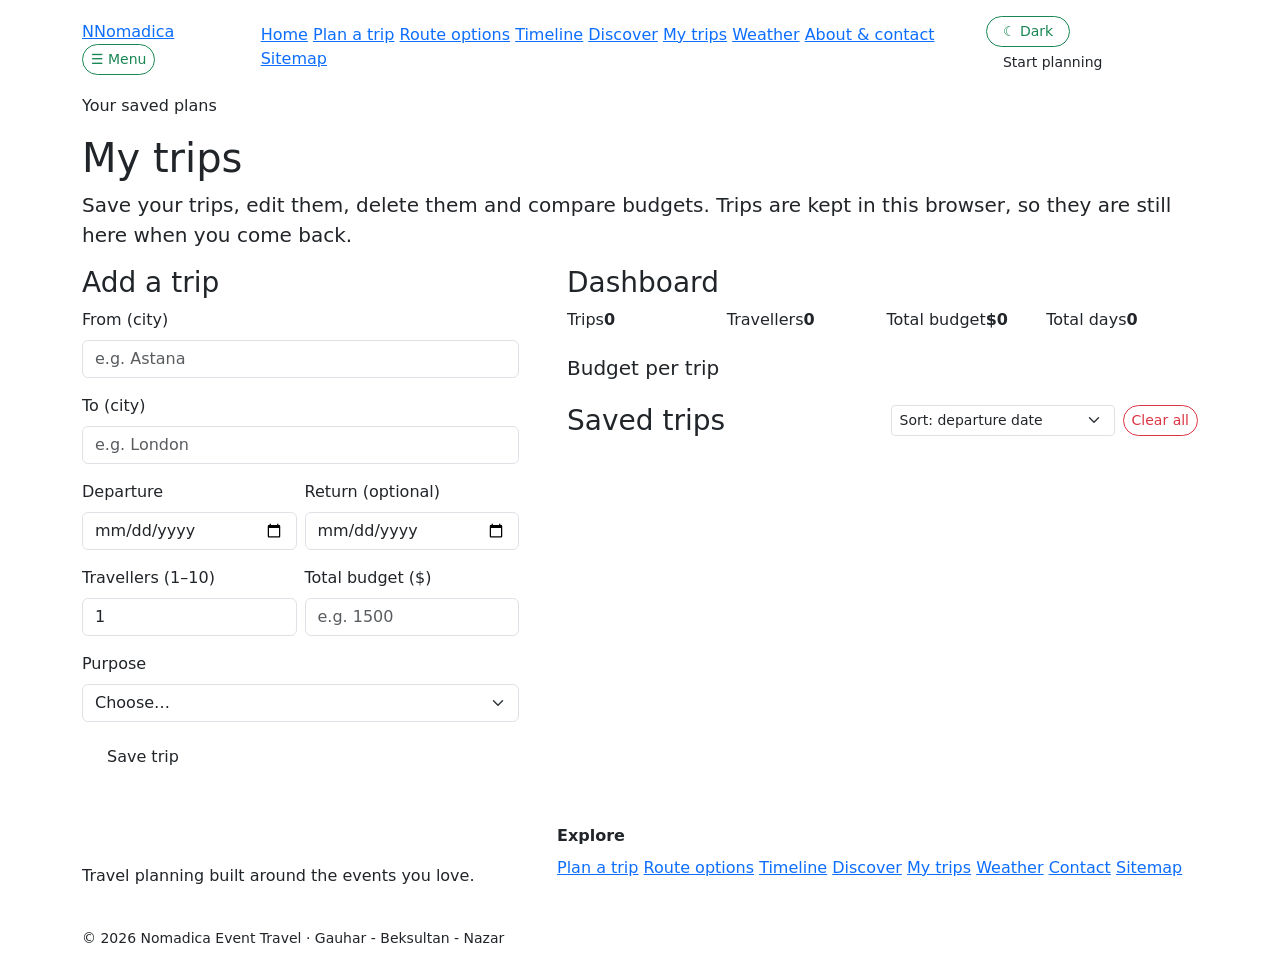
==== pages/my-trips.html @ 2d599e06 "Add My trips page" ====
<!doctype html>
<html lang="en">
<head>
    <meta charset="utf-8">
    <meta name="viewport" content="width=device-width, initial-scale=1">
    <meta name="description" content="Nomadica helps travellers plan trips around concerts, festivals, sports events, and special occasions.">
    <title>My trips | Nomadica</title>
    <link href="https://cdn.jsdelivr.net/npm/bootstrap@5.3.8/dist/css/bootstrap.min.css" rel="stylesheet" integrity="sha384-sRIl4kxILFvY47J16cr9ZwB07vP4J8+LH7qKQnuqkuIAvNWLzeN8tE5YBujZqJLB" crossorigin="anonymous">
    <link rel="stylesheet" href="../../../Desktop/nomadica-final/css/my-trips.css">
</head>
<body id="top">
<header id="main-header" class="site-header">
    <div class="container py-3">
        <div class="d-flex flex-column flex-lg-row align-items-center justify-content-between gap-3">
            <div class="brand-row">
              <a class="brand" href="../../../Desktop/nomadica-final/index.html"><span class="brand-mark">N</span>Nomadica</a>
              <button type="button" id="nav-toggle" class="nav-toggle btn btn-outline-success btn-sm rounded-pill" aria-expanded="false" aria-controls="main-nav">☰ Menu</button>
            </div>
            <nav id="main-nav" class="site-nav" aria-label="Main navigation">
                <a href="../../../Desktop/nomadica-final/index.html">Home</a>
                <a href="../../../Desktop/nomadica-final/pages/plan.html">Plan a trip</a>
                <a href="../../../Desktop/nomadica-final/pages/routes.html">Route options</a>
                <a href="../../../Desktop/nomadica-final/pages/timeline.html">Timeline</a>
                <a href="discover.html">Discover</a>
                <a href="my-trips.html" aria-current="page">My trips</a>
                <a href="../../../Desktop/nomadica-final/pages/weather.html">Weather</a>
                <a href="../../../Desktop/nomadica-final/pages/about.html">About &amp; contact</a>
                <a href="../../../Desktop/nomadica-final/pages/sitemap.html">Sitemap</a>
            </nav>
            <div class="header-actions">
              <button type="button" id="theme-toggle" class="btn btn-outline-success btn-sm rounded-pill px-3" aria-pressed="false">☾ Dark</button>
              <a class="btn btn-nomad btn-sm rounded-pill px-3" href="../../../Desktop/nomadica-final/pages/plan.html">Start planning</a>
            </div>
        </div>
    </div>
</header>
<main id="main-content">
    <section class="hero">
        <div class="container">
            <p class="eyebrow">Your saved plans</p>
            <h1>My trips</h1>
            <p class="lead">Save your trips, edit them, delete them and compare budgets. Trips are kept in this browser, so they are still here when you come back.</p>
        </div>
    </section>
    <section class="section-pad">
        <div class="container">
            <div class="row g-5">
                <div class="col-lg-5">
                    <h2 class="h3" id="form-title">Add a trip</h2>
                    <form id="trip-form" novalidate>
                        <div class="mb-3">
                            <label for="trip-origin" class="form-label">From (city)</label>
                            <input id="trip-origin" class="form-control" type="text" placeholder="e.g. Astana">
                            <div id="trip-origin-error" class="invalid-feedback"></div>
                        </div>
                        <div class="mb-3">
                            <label for="trip-destination" class="form-label">To (city)</label>
                            <input id="trip-destination" class="form-control" type="text" placeholder="e.g. London">
                            <div id="trip-destination-error" class="invalid-feedback"></div>
                        </div>
                        <div class="row g-2 mb-3">
                            <div class="col-sm-6">
                                <label for="trip-departure" class="form-label">Departure</label>
                                <input id="trip-departure" class="form-control" type="date">
                                <div id="trip-departure-error" class="invalid-feedback"></div>
                            </div>
                            <div class="col-sm-6">
                                <label for="trip-return" class="form-label">Return (optional)</label>
                                <input id="trip-return" class="form-control" type="date">
                                <div id="trip-return-error" class="invalid-feedback"></div>
                            </div>
                        </div>
                        <div class="row g-2 mb-3">
                            <div class="col-sm-6">
                                <label for="trip-travellers" class="form-label">Travellers (1–10)</label>
                                <input id="trip-travellers" class="form-control" type="number" min="1" max="10" value="1">
                                <div id="trip-travellers-error" class="invalid-feedback"></div>
                            </div>
                            <div class="col-sm-6">
                                <label for="trip-budget" class="form-label">Total budget ($)</label>
                                <input id="trip-budget" class="form-control" type="number" min="0" max="50000" placeholder="e.g. 1500">
                                <div id="trip-budget-error" class="invalid-feedback"></div>
                            </div>
                        </div>
                        <div class="mb-3">
                            <label for="trip-purpose" class="form-label">Purpose</label>
                            <select id="trip-purpose" class="form-select">
                                <option value="">Choose…</option>
                            </select>
                            <div id="trip-purpose-error" class="invalid-feedback"></div>
                        </div>
                        <div class="d-flex flex-wrap gap-2">
                            <button id="save-button" type="submit" class="btn btn-nomad rounded-pill px-4">Save trip</button>
                            <button id="cancel-button" type="button" class="btn btn-outline-secondary rounded-pill px-4" hidden>Cancel editing</button>
                        </div>
                    </form>
                    <div id="trip-message" class="alert mt-3" role="status" style="display: none;"></div>
                </div>

                <div class="col-lg-7">
                    <h2 class="h3">Dashboard</h2>
                    <div class="row g-2 mb-4">
                        <div class="col-6 col-md-3"><div class="stat-box"><span>Trips</span><strong id="stat-trips">0</strong></div></div>
                        <div class="col-6 col-md-3"><div class="stat-box"><span>Travellers</span><strong id="stat-travellers">0</strong></div></div>
                        <div class="col-6 col-md-3"><div class="stat-box"><span>Total budget</span><strong id="stat-budget">$0</strong></div></div>
                        <div class="col-6 col-md-3"><div class="stat-box"><span>Total days</span><strong id="stat-days">0</strong></div></div>
                    </div>
                    <h3 class="h5">Budget per trip</h3>
                    <div id="budget-chart" class="mb-4"></div>

                    <div class="d-flex flex-wrap align-items-center justify-content-between gap-2 mb-3">
                        <h2 class="h3 mb-0">Saved trips</h2>
                        <div class="d-flex flex-wrap gap-2">
                            <label for="trip-sort" class="visually-hidden">Sort trips</label>
                            <select id="trip-sort" class="form-select form-select-sm w-auto">
                                <option value="date">Sort: departure date</option>
                                <option value="budget-high">Sort: budget (high → low)</option>
                                <option value="budget-low">Sort: budget (low → high)</option>
                                <option value="name">Sort: destination A–Z</option>
                            </select>
                            <button id="clear-button" type="button" class="btn btn-sm btn-outline-danger rounded-pill">Clear all</button>
                        </div>
                    </div>
                    <div id="trip-list"></div>
                </div>
            </div>
        </div>
    </section>
</main>
<footer id="site-footer" class="site-footer mt-5">
    <div class="container">
        <div class="row g-4 align-items-start">
            <div class="col-md-5">
                <a class="brand text-white" href="../../../Desktop/nomadica-final/index.html"><span class="brand-mark">N</span>Nomadica</a>
                <p class="mt-3">Travel planning built around the events you love.</p>
            </div>
            <div class="col-md-7">
                <p class="fw-bold mb-2">Explore</p>
                <div class="footer-links">
                    <a href="../../../Desktop/nomadica-final/pages/plan.html">Plan a trip</a>
                    <a href="../../../Desktop/nomadica-final/pages/routes.html">Route options</a>
                    <a href="../../../Desktop/nomadica-final/pages/timeline.html">Timeline</a>
                    <a href="discover.html">Discover</a>
                    <a href="my-trips.html">My trips</a>
                    <a href="../../../Desktop/nomadica-final/pages/weather.html">Weather</a>
                    <a href="../../../Desktop/nomadica-final/pages/about.html">Contact</a>
                    <a href="../../../Desktop/nomadica-final/pages/sitemap.html">Sitemap</a>
                </div>
            </div>
        </div>
        <p class="small mt-4">&copy; 2026 Nomadica Event Travel · Gauhar - Beksultan - Nazar</p>
    </div>
</footer>
<a class="back-top" href="#top" aria-label="Back to top">↑ Top</a>
    <script src="https://code.jquery.com/jquery-3.7.1.min.js" integrity="sha256-/JqT3SQfawRcv/BIHPThkBvs0OEvtFFmqPF/lYI/Cxo=" crossorigin="anonymous"></script>
    <script src="../js/core/main.js"></script>
    <script src="../../../Desktop/nomadica-final/js/core/validation.js"></script>
    <script src="../js/data/data.js"></script>
    <script src="../../../Desktop/nomadica-final/js/core/trip.js"></script>
    <script src="../../../Desktop/nomadica-final/js/pages/my-trips.js"></script>
</body>
</html>
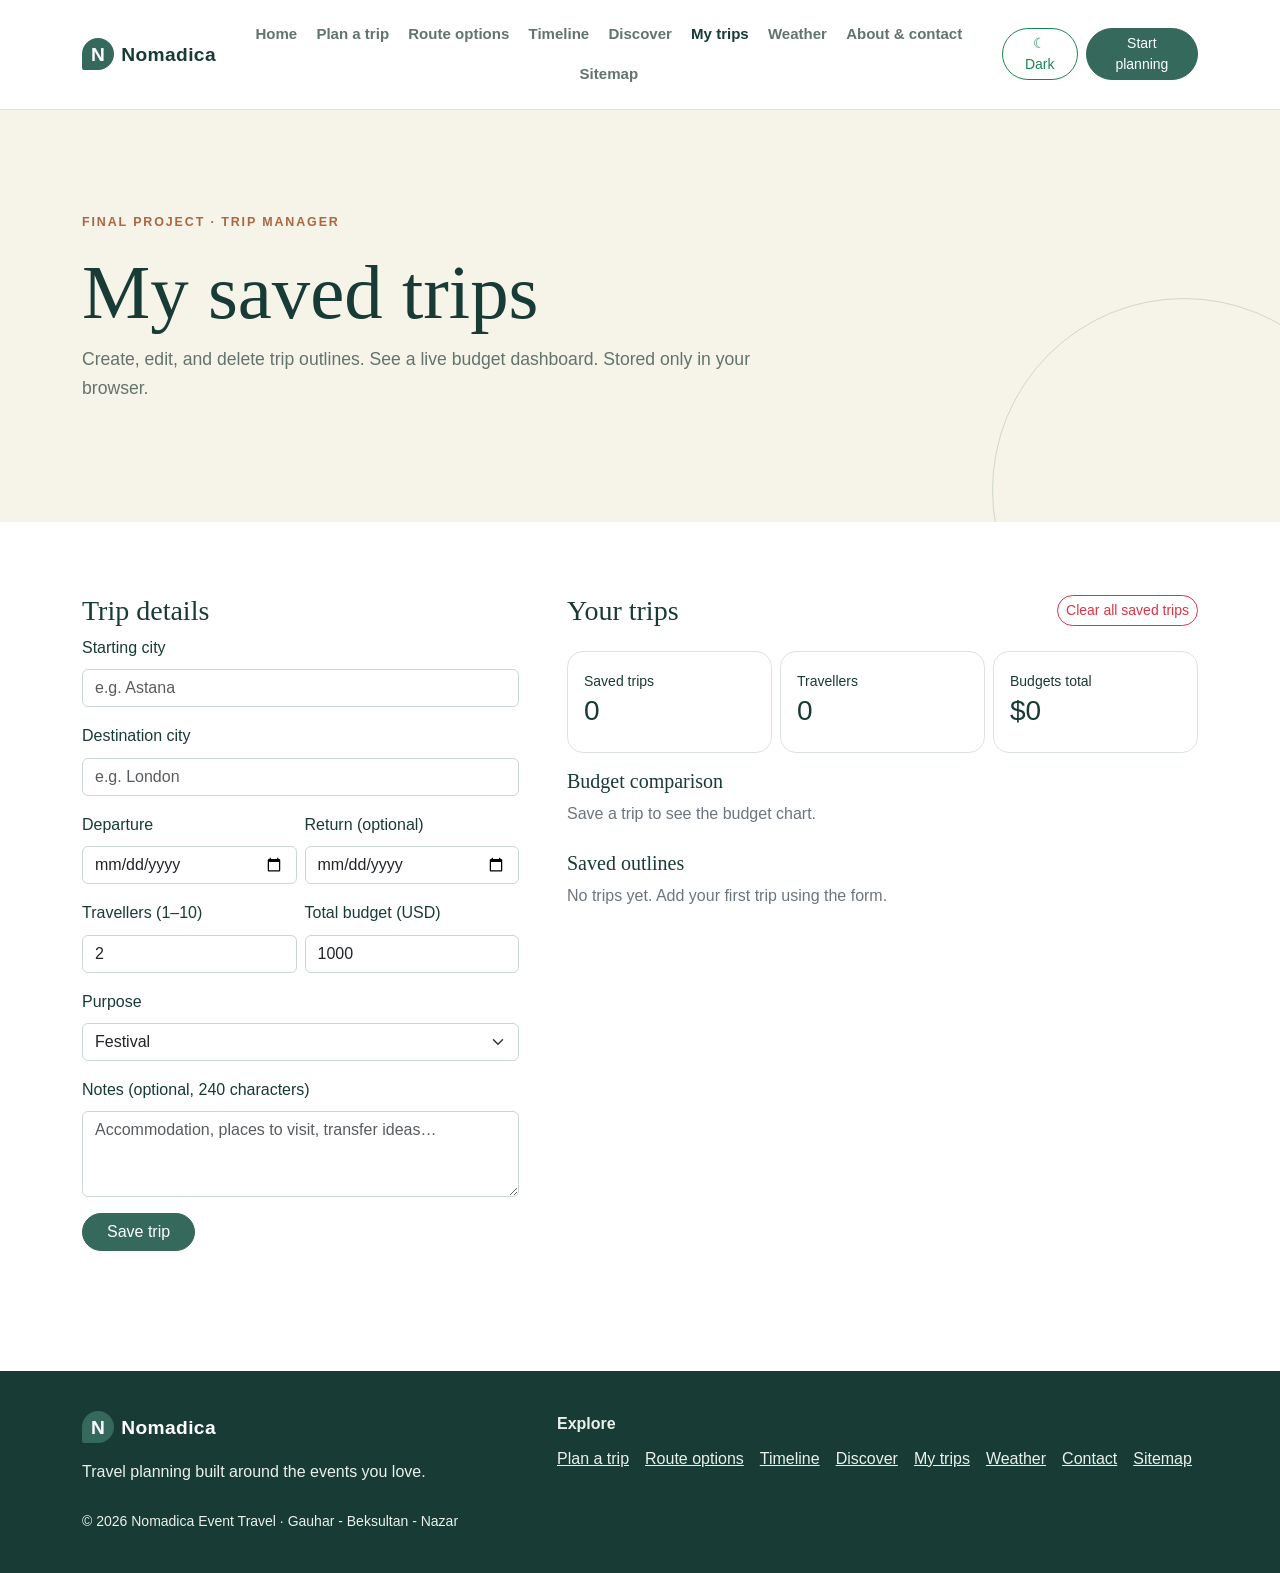
==== commit 1146ab94: "Refactor file paths in my-trips.html" ====
--- a/pages/my-trips.html
+++ b/pages/my-trips.html
@@ -6,145 +6,73 @@
     <meta name="description" content="Nomadica helps travellers plan trips around concerts, festivals, sports events, and special occasions.">
     <title>My trips | Nomadica</title>
     <link href="https://cdn.jsdelivr.net/npm/bootstrap@5.3.8/dist/css/bootstrap.min.css" rel="stylesheet" integrity="sha384-sRIl4kxILFvY47J16cr9ZwB07vP4J8+LH7qKQnuqkuIAvNWLzeN8tE5YBujZqJLB" crossorigin="anonymous">
-    <link rel="stylesheet" href="../../../Desktop/nomadica-final/css/my-trips.css">
+    <link rel="stylesheet" href="../css/my-trips.css">
 </head>
 <body id="top">
 <header id="main-header" class="site-header">
     <div class="container py-3">
         <div class="d-flex flex-column flex-lg-row align-items-center justify-content-between gap-3">
             <div class="brand-row">
-              <a class="brand" href="../../../Desktop/nomadica-final/index.html"><span class="brand-mark">N</span>Nomadica</a>
+              <a class="brand" href="../index.html"><span class="brand-mark">N</span>Nomadica</a>
               <button type="button" id="nav-toggle" class="nav-toggle btn btn-outline-success btn-sm rounded-pill" aria-expanded="false" aria-controls="main-nav">☰ Menu</button>
             </div>
             <nav id="main-nav" class="site-nav" aria-label="Main navigation">
-                <a href="../../../Desktop/nomadica-final/index.html">Home</a>
-                <a href="../../../Desktop/nomadica-final/pages/plan.html">Plan a trip</a>
-                <a href="../../../Desktop/nomadica-final/pages/routes.html">Route options</a>
-                <a href="../../../Desktop/nomadica-final/pages/timeline.html">Timeline</a>
+                <a href="../index.html">Home</a>
+                <a href="plan.html">Plan a trip</a>
+                <a href="routes.html">Route options</a>
+                <a href="timeline.html">Timeline</a>
                 <a href="discover.html">Discover</a>
-                <a href="my-trips.html" aria-current="page">My trips</a>
-                <a href="../../../Desktop/nomadica-final/pages/weather.html">Weather</a>
-                <a href="../../../Desktop/nomadica-final/pages/about.html">About &amp; contact</a>
-                <a href="../../../Desktop/nomadica-final/pages/sitemap.html">Sitemap</a>
+              <a href="my-trips.html" aria-current="page">My trips</a>
+              <a href="weather.html">Weather</a>
+                <a href="about.html">About &amp; contact</a>
+                <a href="sitemap.html">Sitemap</a>
             </nav>
             <div class="header-actions">
               <button type="button" id="theme-toggle" class="btn btn-outline-success btn-sm rounded-pill px-3" aria-pressed="false">☾ Dark</button>
-              <a class="btn btn-nomad btn-sm rounded-pill px-3" href="../../../Desktop/nomadica-final/pages/plan.html">Start planning</a>
+              <a class="btn btn-nomad btn-sm rounded-pill px-3" href="plan.html">Start planning</a>
             </div>
         </div>
     </div>
 </header>
 <main id="main-content">
-    <section class="hero">
-        <div class="container">
-            <p class="eyebrow">Your saved plans</p>
-            <h1>My trips</h1>
-            <p class="lead">Save your trips, edit them, delete them and compare budgets. Trips are kept in this browser, so they are still here when you come back.</p>
-        </div>
-    </section>
-    <section class="section-pad">
-        <div class="container">
-            <div class="row g-5">
-                <div class="col-lg-5">
-                    <h2 class="h3" id="form-title">Add a trip</h2>
-                    <form id="trip-form" novalidate>
-                        <div class="mb-3">
-                            <label for="trip-origin" class="form-label">From (city)</label>
-                            <input id="trip-origin" class="form-control" type="text" placeholder="e.g. Astana">
-                            <div id="trip-origin-error" class="invalid-feedback"></div>
-                        </div>
-                        <div class="mb-3">
-                            <label for="trip-destination" class="form-label">To (city)</label>
-                            <input id="trip-destination" class="form-control" type="text" placeholder="e.g. London">
-                            <div id="trip-destination-error" class="invalid-feedback"></div>
-                        </div>
-                        <div class="row g-2 mb-3">
-                            <div class="col-sm-6">
-                                <label for="trip-departure" class="form-label">Departure</label>
-                                <input id="trip-departure" class="form-control" type="date">
-                                <div id="trip-departure-error" class="invalid-feedback"></div>
-                            </div>
-                            <div class="col-sm-6">
-                                <label for="trip-return" class="form-label">Return (optional)</label>
-                                <input id="trip-return" class="form-control" type="date">
-                                <div id="trip-return-error" class="invalid-feedback"></div>
-                            </div>
-                        </div>
-                        <div class="row g-2 mb-3">
-                            <div class="col-sm-6">
-                                <label for="trip-travellers" class="form-label">Travellers (1–10)</label>
-                                <input id="trip-travellers" class="form-control" type="number" min="1" max="10" value="1">
-                                <div id="trip-travellers-error" class="invalid-feedback"></div>
-                            </div>
-                            <div class="col-sm-6">
-                                <label for="trip-budget" class="form-label">Total budget ($)</label>
-                                <input id="trip-budget" class="form-control" type="number" min="0" max="50000" placeholder="e.g. 1500">
-                                <div id="trip-budget-error" class="invalid-feedback"></div>
-                            </div>
-                        </div>
-                        <div class="mb-3">
-                            <label for="trip-purpose" class="form-label">Purpose</label>
-                            <select id="trip-purpose" class="form-select">
-                                <option value="">Choose…</option>
-                            </select>
-                            <div id="trip-purpose-error" class="invalid-feedback"></div>
-                        </div>
-                        <div class="d-flex flex-wrap gap-2">
-                            <button id="save-button" type="submit" class="btn btn-nomad rounded-pill px-4">Save trip</button>
-                            <button id="cancel-button" type="button" class="btn btn-outline-secondary rounded-pill px-4" hidden>Cancel editing</button>
-                        </div>
-                    </form>
-                    <div id="trip-message" class="alert mt-3" role="status" style="display: none;"></div>
-                </div>
-
-                <div class="col-lg-7">
-                    <h2 class="h3">Dashboard</h2>
-                    <div class="row g-2 mb-4">
-                        <div class="col-6 col-md-3"><div class="stat-box"><span>Trips</span><strong id="stat-trips">0</strong></div></div>
-                        <div class="col-6 col-md-3"><div class="stat-box"><span>Travellers</span><strong id="stat-travellers">0</strong></div></div>
-                        <div class="col-6 col-md-3"><div class="stat-box"><span>Total budget</span><strong id="stat-budget">$0</strong></div></div>
-                        <div class="col-6 col-md-3"><div class="stat-box"><span>Total days</span><strong id="stat-days">0</strong></div></div>
-                    </div>
-                    <h3 class="h5">Budget per trip</h3>
-                    <div id="budget-chart" class="mb-4"></div>
-
-                    <div class="d-flex flex-wrap align-items-center justify-content-between gap-2 mb-3">
-                        <h2 class="h3 mb-0">Saved trips</h2>
-                        <div class="d-flex flex-wrap gap-2">
-                            <label for="trip-sort" class="visually-hidden">Sort trips</label>
-                            <select id="trip-sort" class="form-select form-select-sm w-auto">
-                                <option value="date">Sort: departure date</option>
-                                <option value="budget-high">Sort: budget (high → low)</option>
-                                <option value="budget-low">Sort: budget (low → high)</option>
-                                <option value="name">Sort: destination A–Z</option>
-                            </select>
-                            <button id="clear-button" type="button" class="btn btn-sm btn-outline-danger rounded-pill">Clear all</button>
-                        </div>
-                    </div>
-                    <div id="trip-list"></div>
-                </div>
-            </div>
-        </div>
-    </section>
+  <section class="hero"><div class="container"><p class="eyebrow">Final project · Trip manager</p>
+    <h1>My saved trips</h1><p class="lead">Create, edit, and delete trip outlines. See a live budget dashboard. Stored only in your browser.</p></div></section>
+  <section class="section-pad"><div class="container"><div class="row g-5">
+    <div class="col-lg-5"><h2 class="h3">Trip details</h2>
+      <form id="saved-trip-form" novalidate>
+        <div class="mb-3"><label for="trip-origin" class="form-label">Starting city</label><input id="trip-origin" class="form-control" placeholder="e.g. Astana" required></div>
+        <div class="mb-3"><label for="trip-destination" class="form-label">Destination city</label><input id="trip-destination" class="form-control" placeholder="e.g. London" required></div>
+        <div class="row g-2 mb-3"><div class="col-sm-6"><label for="trip-departure" class="form-label">Departure</label><input id="trip-departure" class="form-control" type="date" required></div><div class="col-sm-6"><label for="trip-return" class="form-label">Return (optional)</label><input id="trip-return" class="form-control" type="date"></div></div>
+        <div class="row g-2 mb-3"><div class="col-sm-6"><label for="trip-people" class="form-label">Travellers (1–10)</label><input id="trip-people" class="form-control" type="number" min="1" max="10" value="2"></div><div class="col-sm-6"><label for="trip-budget" class="form-label">Total budget (USD)</label><input id="trip-budget" class="form-control" type="number" min="0" max="50000" value="1000"></div></div>
+        <div class="mb-3"><label for="trip-purpose" class="form-label">Purpose</label><select id="trip-purpose" class="form-select"><option>Festival</option><option>Concert</option><option>Sports event</option><option>Business event</option><option>Leisure</option><option>Other</option></select></div>
+        <div class="mb-3"><label for="trip-notes" class="form-label">Notes (optional, 240 characters)</label><textarea id="trip-notes" class="form-control" maxlength="240" rows="3" placeholder="Accommodation, places to visit, transfer ideas…"></textarea></div>
+        <div class="d-flex gap-2 flex-wrap"><button id="trip-save-button" type="submit" class="btn btn-nomad rounded-pill px-4">Save trip</button><button id="cancel-edit" type="button" class="btn btn-outline-secondary rounded-pill" hidden>Cancel editing</button></div>
+      </form><div id="trip-manager-feedback" role="status" aria-live="polite" hidden></div>
+    </div>
+    <div class="col-lg-7"><div class="d-flex justify-content-between align-items-center flex-wrap gap-2"><h2 class="h3 mb-0">Your trips</h2><button id="clear-saved-trips" class="btn btn-sm btn-outline-danger rounded-pill" type="button">Clear all saved trips</button></div>
+      <div class="row g-2 my-3"><div class="col-4"><div class="feature-card p-3"><span class="small">Saved trips</span><div id="stat-trips" class="h3">0</div></div></div><div class="col-4"><div class="feature-card p-3"><span class="small">Travellers</span><div id="stat-travellers" class="h3">0</div></div></div><div class="col-4"><div class="feature-card p-3"><span class="small">Budgets total</span><div id="stat-budget" class="h3">$0</div></div></div></div>
+      <h3 class="h5">Budget comparison</h3><div id="budget-chart" aria-live="polite"></div>
+      <h3 class="h5 mt-4">Saved outlines</h3><div id="saved-trip-list" aria-live="polite"></div>
+    </div></div></div></section>
 </main>
 <footer id="site-footer" class="site-footer mt-5">
     <div class="container">
         <div class="row g-4 align-items-start">
             <div class="col-md-5">
-                <a class="brand text-white" href="../../../Desktop/nomadica-final/index.html"><span class="brand-mark">N</span>Nomadica</a>
+                <a class="brand text-white" href="../index.html"><span class="brand-mark">N</span>Nomadica</a>
                 <p class="mt-3">Travel planning built around the events you love.</p>
             </div>
             <div class="col-md-7">
                 <p class="fw-bold mb-2">Explore</p>
                 <div class="footer-links">
-                    <a href="../../../Desktop/nomadica-final/pages/plan.html">Plan a trip</a>
-                    <a href="../../../Desktop/nomadica-final/pages/routes.html">Route options</a>
-                    <a href="../../../Desktop/nomadica-final/pages/timeline.html">Timeline</a>
+                    <a href="plan.html">Plan a trip</a>
+                    <a href="routes.html">Route options</a>
+                    <a href="timeline.html">Timeline</a>
                     <a href="discover.html">Discover</a>
                     <a href="my-trips.html">My trips</a>
-                    <a href="../../../Desktop/nomadica-final/pages/weather.html">Weather</a>
-                    <a href="../../../Desktop/nomadica-final/pages/about.html">Contact</a>
-                    <a href="../../../Desktop/nomadica-final/pages/sitemap.html">Sitemap</a>
+              <a href="weather.html">Weather</a>
+              <a href="about.html">Contact</a>
+                    <a href="sitemap.html">Sitemap</a>
                 </div>
             </div>
         </div>
@@ -154,9 +82,7 @@
 <a class="back-top" href="#top" aria-label="Back to top">↑ Top</a>
     <script src="https://code.jquery.com/jquery-3.7.1.min.js" integrity="sha256-/JqT3SQfawRcv/BIHPThkBvs0OEvtFFmqPF/lYI/Cxo=" crossorigin="anonymous"></script>
     <script src="../js/core/main.js"></script>
-    <script src="../../../Desktop/nomadica-final/js/core/validation.js"></script>
-    <script src="../js/data/data.js"></script>
-    <script src="../../../Desktop/nomadica-final/js/core/trip.js"></script>
-    <script src="../../../Desktop/nomadica-final/js/pages/my-trips.js"></script>
+  <script src="../js/core/trips.js"></script>
+  <script src="../js/pages/my-trips.js"></script>
 </body>
 </html>
--- a/css/my-trips.css
+++ b/css/my-trips.css
@@ -0,0 +1,386 @@
+* {
+  box-sizing: border-box;
+}
+
+body {
+  margin: 0;
+  color: #183b36;
+  background: #fff;
+  font-family: Arial, Helvetica, sans-serif;
+  line-height: 1.65;
+}
+
+a {
+  color: #35695b;
+}
+
+a:hover {
+  color: #193d34;
+}
+
+#main-content {
+  min-width: 0;
+}
+
+.form-control,
+.form-select {
+  border-color: #cbd7ce;
+}
+
+.form-control:focus,
+.form-select:focus {
+  border-color: #35695b;
+  box-shadow: 0 0 0 0.2rem rgba(53, 105, 91, 0.16);
+}
+
+#trip-form {
+  max-width: 100%;
+}
+
+.callout {
+  padding: 1.5rem;
+  background: #f6f3e9;
+  border-left: 4px solid #e98d55;
+  border-radius: 0.5rem;
+}
+
+#main-header {
+  position: relative;
+  z-index: 2;
+  background: #fff;
+  border-bottom: 1px solid #dce3dc;
+}
+
+.brand {
+  display: inline-flex;
+  align-items: center;
+  color: #183b36;
+  font-size: 1.2rem;
+  font-weight: 700;
+  text-decoration: none;
+  letter-spacing: 0.02em;
+}
+
+.brand-mark {
+  display: inline-grid;
+  width: 2rem;
+  height: 2rem;
+  margin-right: 0.45rem;
+  place-items: center;
+  color: #fff;
+  background: #35695b;
+  border-radius: 50% 50% 50% 8%;
+}
+
+#main-nav {
+  display: flex;
+  flex-wrap: wrap;
+  align-items: center;
+  justify-content: center;
+  gap: 0.1rem;
+}
+
+.site-nav a {
+  display: inline-block;
+  padding: 0.4rem 0.55rem;
+  color: #63736d;
+  font-size: 0.94rem;
+  font-weight: 600;
+  text-decoration: none;
+}
+
+.site-nav a:hover,
+.site-nav a[aria-current="page"] {
+  color: #183b36;
+}
+
+.btn-nomad {
+  color: #fff;
+  background: #35695b;
+  border-color: #35695b;
+}
+
+.btn-nomad:hover {
+  color: #fff;
+  background: #244d42;
+  border-color: #244d42;
+}
+
+.hero {
+  position: relative;
+  overflow: hidden;
+  padding: clamp(3.5rem, 8vw, 7rem) 0;
+  background: #f6f3e9;
+}
+
+.hero::after {
+  position: absolute;
+  right: -6rem;
+  bottom: -10rem;
+  width: 24rem;
+  height: 24rem;
+  border: 1px solid rgba(53, 105, 91, 0.2);
+  border-radius: 50%;
+  content: "";
+}
+
+.eyebrow {
+  color: #aa6741;
+  font-size: 0.78rem;
+  font-weight: 700;
+  letter-spacing: 0.15em;
+  text-transform: uppercase;
+}
+
+h1,
+h2,
+h3 {
+  color: #183b36;
+  font-family: Georgia, "Times New Roman", serif;
+  line-height: 1.15;
+}
+
+h1 {
+  font-size: clamp(2.6rem, 6vw, 5rem);
+}
+
+h2 {
+  font-size: clamp(1.8rem, 3.2vw, 2.7rem);
+}
+
+.lead {
+  max-width: 42rem;
+  color: #63736d;
+  font-size: 1.1rem;
+}
+
+.section-pad {
+  padding: 4.5rem 0;
+}
+
+.travel-image {
+  display: block;
+  width: 100%;
+  height: auto;
+  border-radius: 1.2rem;
+}
+
+.timeline {
+  display: grid;
+  grid-template-columns: 7rem minmax(0, 1fr);
+  gap: 1rem;
+  padding: 1.3rem 0;
+  border-bottom: 1px solid #dce3dc;
+}
+
+#site-footer {
+  padding: 2.5rem 0;
+  color: #eaf1eb;
+  background: #183b36;
+}
+
+#site-footer a {
+  color: #eaf1eb;
+}
+
+#site-footer p {
+  margin-bottom: 0;
+}
+
+.footer-links {
+  display: flex;
+  flex-wrap: wrap;
+  gap: 0.35rem 1rem;
+}
+
+.back-top {
+  position: fixed;
+  right: 1rem;
+  bottom: 1rem;
+  z-index: 3;
+  padding: 0.55rem 0.8rem;
+  color: #fff;
+  background: #35695b;
+  border-radius: 2rem;
+  text-decoration: none;
+  box-shadow: 0 0.3rem 1rem #183b3633;
+}
+
+@media (max-width: 991.98px) {
+  #main-nav {
+    width: 100%;
+    justify-content: center;
+  }
+
+  .site-nav a {
+    padding: 0.35rem 0.45rem;
+  }
+
+  .section-pad {
+    padding: 3.5rem 0;
+  }
+
+  .back-top {
+    position: static;
+    display: block;
+    width: fit-content;
+    margin: 1rem auto;
+  }
+
+}
+
+@media (max-width: 575.98px) {
+  .row.g-5 {
+    --bs-gutter-x: 1.5rem;
+  }
+
+  #main-nav {
+    gap: 0;
+  }
+
+  .site-nav a {
+    padding: 0.25rem 0.4rem;
+    font-size: 0.86rem;
+  }
+
+  .timeline {
+    grid-template-columns: minmax(0, 1fr);
+    gap: 0.15rem;
+  }
+
+  .section-pad {
+    padding: 2.8rem 0;
+  }
+
+}
+
+.brand-row {
+  display: flex;
+  align-items: center;
+  justify-content: space-between;
+  gap: 1rem;
+}
+
+.header-actions {
+  display: flex;
+  align-items: center;
+  gap: 0.5rem;
+}
+
+.nav-toggle {
+  display: none;
+}
+
+.toast-message {
+  position: fixed;
+  bottom: 1.2rem;
+  left: 50%;
+  z-index: 10;
+  padding: 0.6rem 1.2rem;
+  color: #fff;
+  background: #183b36;
+  border-radius: 2rem;
+  opacity: 0;
+  pointer-events: none;
+  transform: translate(-50%, 1rem);
+  transition: opacity 0.25s, transform 0.25s;
+}
+
+.toast-message.visible {
+  opacity: 1;
+  transform: translate(-50%, 0);
+}
+
+body.dark-theme {
+  color: #e3ece6;
+  background: #10201d;
+}
+
+body.dark-theme a {
+  color: #8fd1b8;
+}
+
+body.dark-theme h1,
+body.dark-theme h2,
+body.dark-theme h3,
+body.dark-theme .brand {
+  color: #f1f5f2;
+}
+
+body.dark-theme #main-header {
+  background: #162b27;
+  border-color: #2b4440;
+}
+
+body.dark-theme .hero,
+body.dark-theme .callout {
+  background: #1a312c;
+  border-color: #2b4440;
+}
+
+body.dark-theme .lead,
+body.dark-theme .site-nav a,
+body.dark-theme .text-secondary,
+body.dark-theme .form-text {
+  color: #a9bdb5 !important;
+}
+
+body.dark-theme .site-nav a:hover,
+body.dark-theme .site-nav a[aria-current="page"] {
+  color: #fff;
+}
+
+body.dark-theme .form-control,
+body.dark-theme .form-select {
+  color: #e3ece6;
+  background-color: #162b27;
+  border-color: #3a5550;
+}
+
+body.dark-theme .form-control::placeholder {
+  color: #a9bdb5;
+  opacity: 1;
+}
+
+body.dark-theme .timeline {
+  border-color: #2b4440;
+}
+
+@media (max-width: 991.98px) {
+  .brand-row {
+    width: 100%;
+  }
+
+  .nav-toggle {
+    display: inline-block;
+  }
+
+  #main-nav {
+    display: none;
+    flex-direction: column;
+  }
+
+  #main-nav a {
+    display: block;
+    text-align: center;
+  }
+
+  .back-top {
+    position: fixed;
+    margin: 0;
+  }
+
+}
+
+.budget-bar-row {display:grid;grid-template-columns:minmax(85px,120px) minmax(0,1fr) 90px;gap:.7rem;align-items:center;margin:.8rem 0;}
+.budget-bar-label {font-weight:600;overflow-wrap:anywhere;}
+.budget-bar-track {height:1.1rem;border-radius:2rem;background:#e5eae4;overflow:hidden;}
+.budget-bar-fill {height:100%;background:#35695b;border-radius:2rem;transition:width .25s ease;}
+.budget-bar-amount {font-variant-numeric:tabular-nums;text-align:right;font-size:.88rem;}
+body.dark-theme .budget-bar-track {background:#2b4440;}
+body.dark-theme .budget-bar-fill {background:#8fd1b8;}
+@media(max-width:480px){.budget-bar-row{grid-template-columns:75px minmax(0,1fr) 65px;gap:.35rem}.budget-bar-amount{font-size:.72rem}}
+.feature-card {height:100%;padding:1.5rem;background:#fff;border:1px solid #dce3dc;border-radius:1rem;}
+.feature-card p:last-child {margin-bottom:0;color:#63736d;}
+body.dark-theme .feature-card {background:#162b27;border-color:#2b4440;}
+body.dark-theme .feature-card p:last-child {color:#a9bdb5;}
